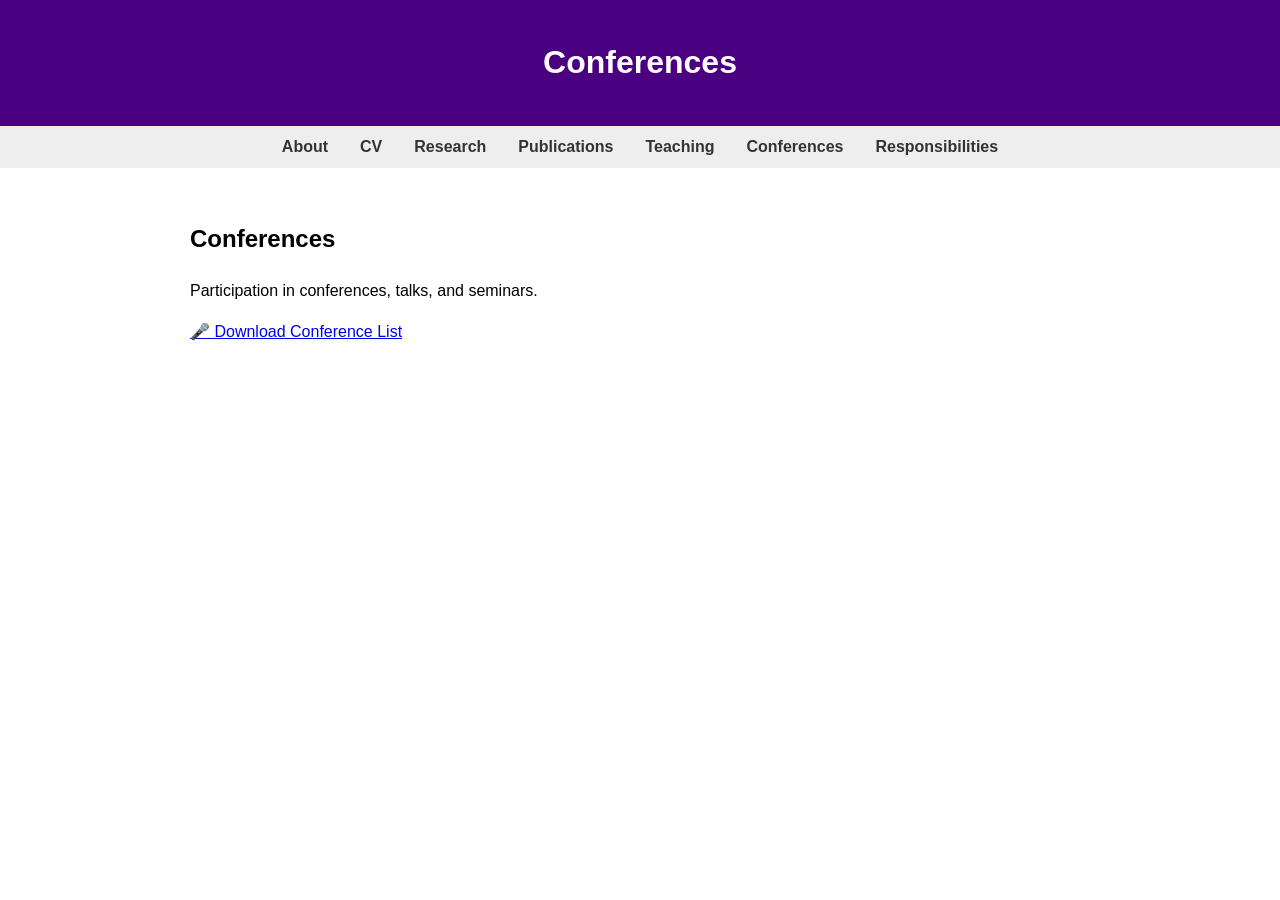
==== conferences.html @ 342afd36 "Initial website commit" ====
<!DOCTYPE html>
<html lang="en">
<head>
  <meta charset="UTF-8">
  <title>Conferences - Lucien Vidagbandji</title>
  <link rel="stylesheet" href="assets/style.css">
</head>
<body>
  <header>
    <h1>Conferences</h1>
  </header>
  
  <nav>
    <ul>
      <li><a href="index.html">About</a></li>
      <li><a href="cv.html">CV</a></li>
      <li><a href="research.html">Research</a></li>
      <li><a href="publications.html">Publications</a></li>
      <li><a href="teaching.html">Teaching</a></li>
      <li><a href="conferences.html">Conferences</a></li>
      <li><a href="responsibilities.html">Responsibilities</a></li>
    </ul>
  </nav>

  <main>
    <h2>Conferences</h2>
    <p>Participation in conferences, talks, and seminars.</p><p><a href="static/files/conferences.pdf">🎤 Download Conference List</a></p>
  </main>
</body>
</html>
---- assets/style.css ----
body {
  font-family: Arial, sans-serif;
  margin: 0;
  padding: 0;
  line-height: 1.6;
}

header {
  background: #4B0082;
  color: white;
  text-align: center;
  padding: 1rem;
}

nav {
  background: #eee;
  padding: 0.5rem;
}

nav ul {
  list-style: none;
  display: flex;
  justify-content: center;
  flex-wrap: wrap;
  padding: 0;
  margin: 0;
}

nav ul li {
  margin: 0 1rem;
}

nav ul li a {
  text-decoration: none;
  color: #333;
  font-weight: bold;
}

nav ul li a:hover {
  color: #4B0082;
}

main {
  padding: 2rem;
  max-width: 900px;
  margin: auto;
}

section {
  margin-bottom: 2rem;
}

.profile-pic {
  width: 150px;   /* largeur fixe */
  height: auto;   /* conserve les proportions */
  border-radius: 50%; /* optionnel : arrondi en cercle */
  display: block;
  margin: 0 auto 1rem auto; /* centrer l’image et ajouter un espace en bas */
}
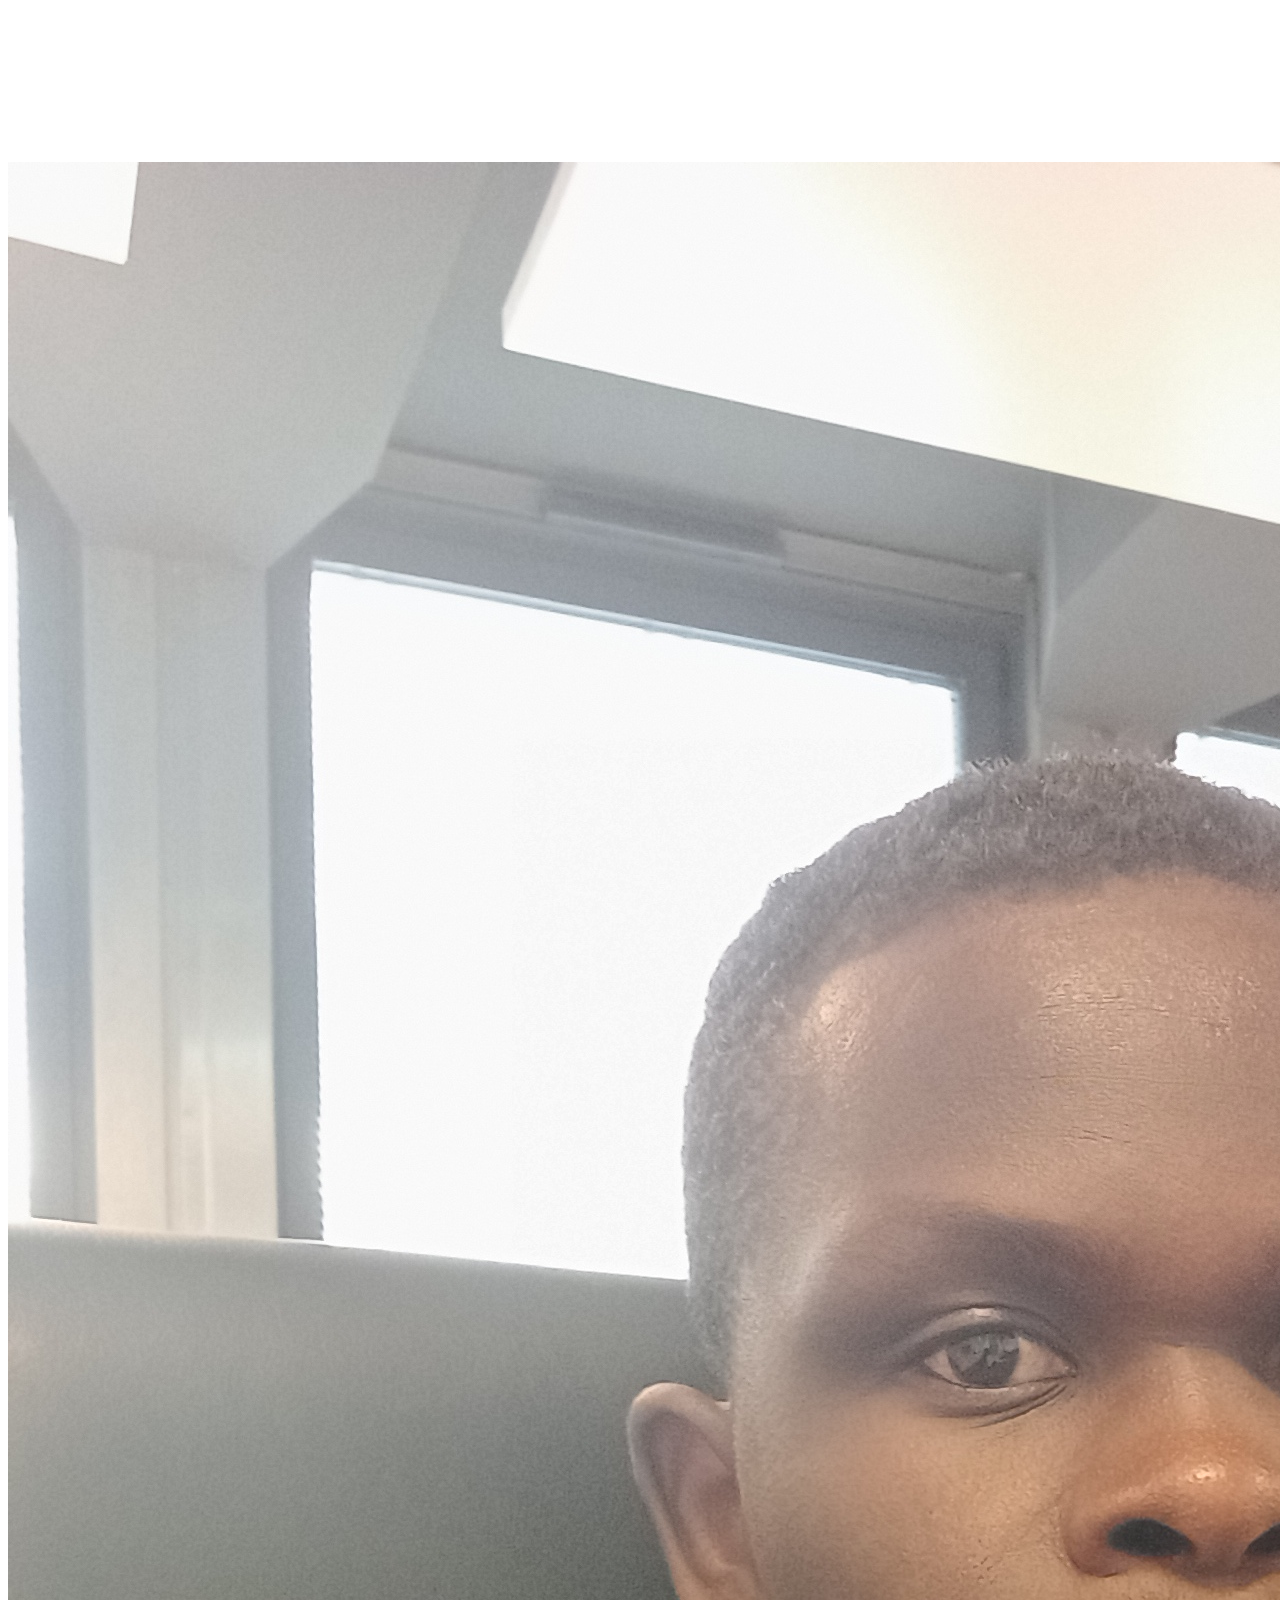
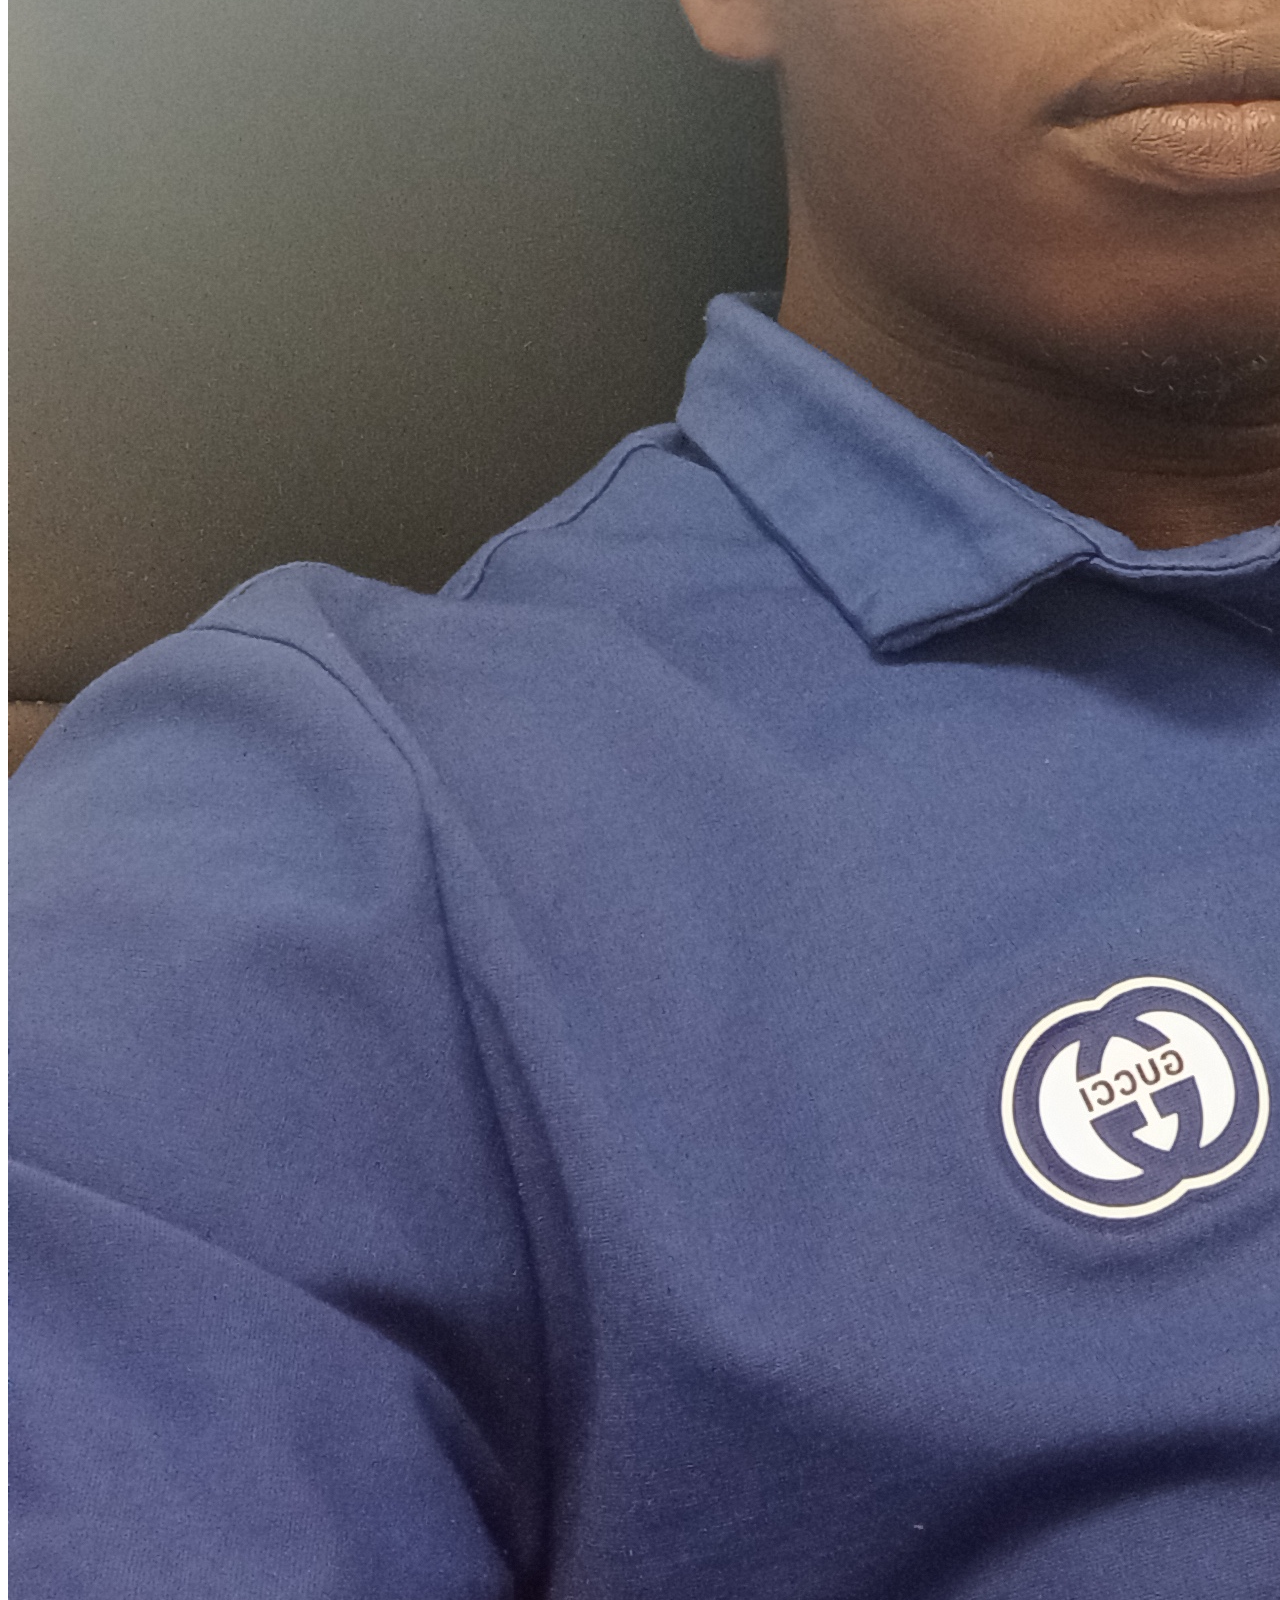
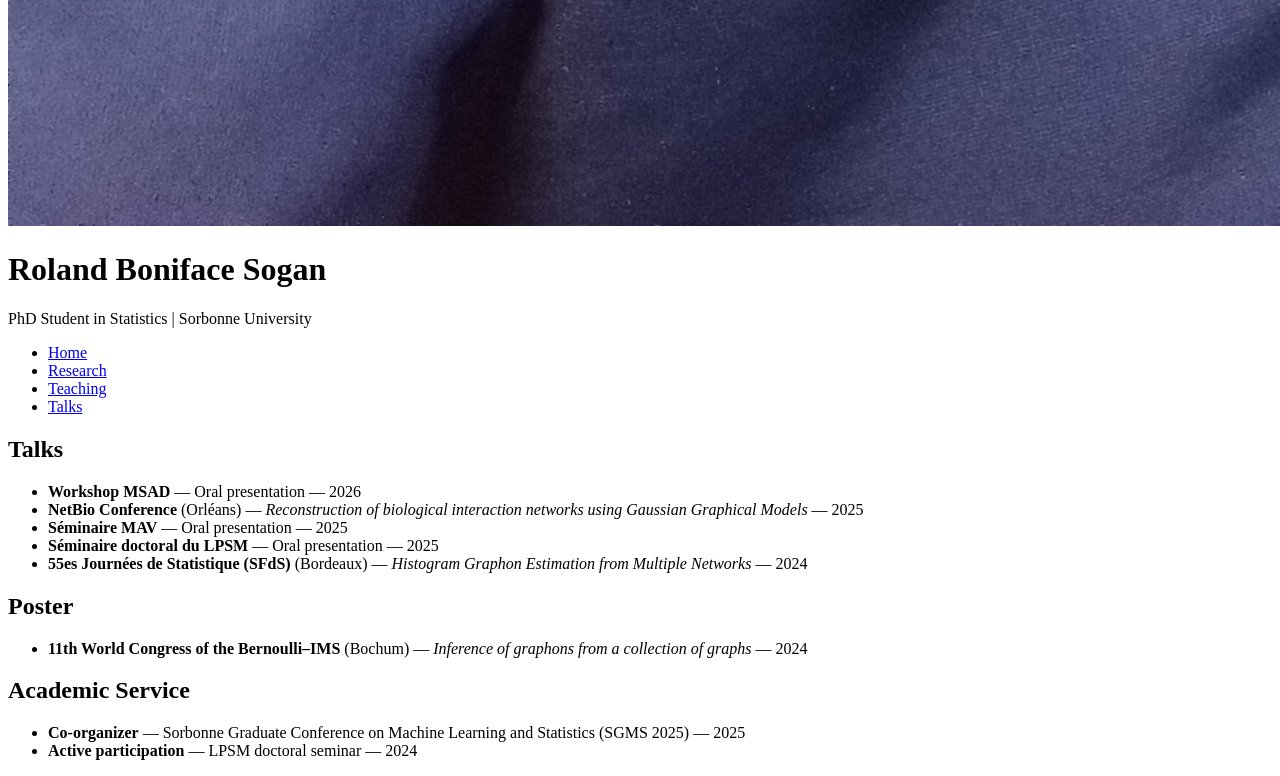
==== commit 8917f96d: "Revise conferences.html to focus on talks and services Updated the structure and content of the conf" ====
--- a/conferences.html
+++ b/conferences.html
@@ -2,29 +2,63 @@
 <html lang="en">
 <head>
   <meta charset="UTF-8">
-  <title>Conferences - Lucien Vidagbandji</title>
-  <link rel="stylesheet" href="assets/style.css">
+  <title>Talks | Roland Boniface Sogan</title>
+  <meta name="viewport" content="width=device-width, initial-scale=1.0">
+
+  <link rel="stylesheet" href="assets/css/site.css">
+  <link rel="stylesheet" href="assets/css/background-network.css">
 </head>
+
 <body>
-  <header>
-    <h1>Conferences</h1>
-  </header>
-  
-  <nav>
-    <ul>
-      <li><a href="index.html">About</a></li>
-      <li><a href="cv.html">CV</a></li>
-      <li><a href="research.html">Research</a></li>
-      <li><a href="publications.html">Publications</a></li>
-      <li><a href="teaching.html">Teaching</a></li>
-      <li><a href="conferences.html">Conferences</a></li>
-      <li><a href="responsibilities.html">Responsibilities</a></li>
+
+<canvas id="bgNetworkCanvas"></canvas>
+
+<header>
+  <img src="assets/photo_profile_adum.jpg" alt="Roland Boniface Sogan" class="profile-pic">
+  <h1>Roland Boniface Sogan</h1>
+  <p>PhD Student in Statistics | Sorbonne University</p>
+</header>
+
+<nav>
+  <ul>
+    <li><a href="index.html">Home</a></li>
+    <li><a href="research.html">Research</a></li>
+    <li><a href="teaching.html">Teaching</a></li>
+    <li><a href="conferences.html" class="active">Talks</a></li>
+  </ul>
+</nav>
+
+<main>
+
+  <div class="card">
+    <h2>Talks</h2>
+    <ul class="research-list">
+      <li><strong>Workshop MSAD</strong> — Oral presentation — 2026</li>
+      <li><strong>NetBio Conference</strong> (Orléans) — <em>Reconstruction of biological interaction networks using Gaussian Graphical Models</em> — 2025</li>
+      <li><strong>Séminaire MAV</strong> — Oral presentation — 2025</li>
+      <li><strong>Séminaire doctoral du LPSM</strong> — Oral presentation — 2025</li>
+      <li><strong>55es Journées de Statistique (SFdS)</strong> (Bordeaux) — <em>Histogram Graphon Estimation from Multiple Networks</em> — 2024</li>
     </ul>
-  </nav>
+  </div>
 
-  <main>
-    <h2>Conferences</h2>
-    <p>Participation in conferences, talks, and seminars.</p><p><a href="static/files/conferences.pdf">🎤 Download Conference List</a></p>
-  </main>
+  <div class="card">
+    <h2>Poster</h2>
+    <ul class="research-list">
+      <li><strong>11th World Congress of the Bernoulli–IMS</strong> (Bochum) — <em>Inference of graphons from a collection of graphs</em> — 2024</li>
+    </ul>
+  </div>
+
+  <div class="card">
+    <h2>Academic Service</h2>
+    <ul class="research-list">
+      <li><strong>Co-organizer</strong> — Sorbonne Graduate Conference on Machine Learning and Statistics (SGMS 2025) — 2025</li>
+      <li><strong>Active participation</strong> — LPSM doctoral seminar — 2024</li>
+    </ul>
+  </div>
+
+</main>
+
+<script src="assets/js/background-network.js" defer></script>
+
 </body>
 </html>
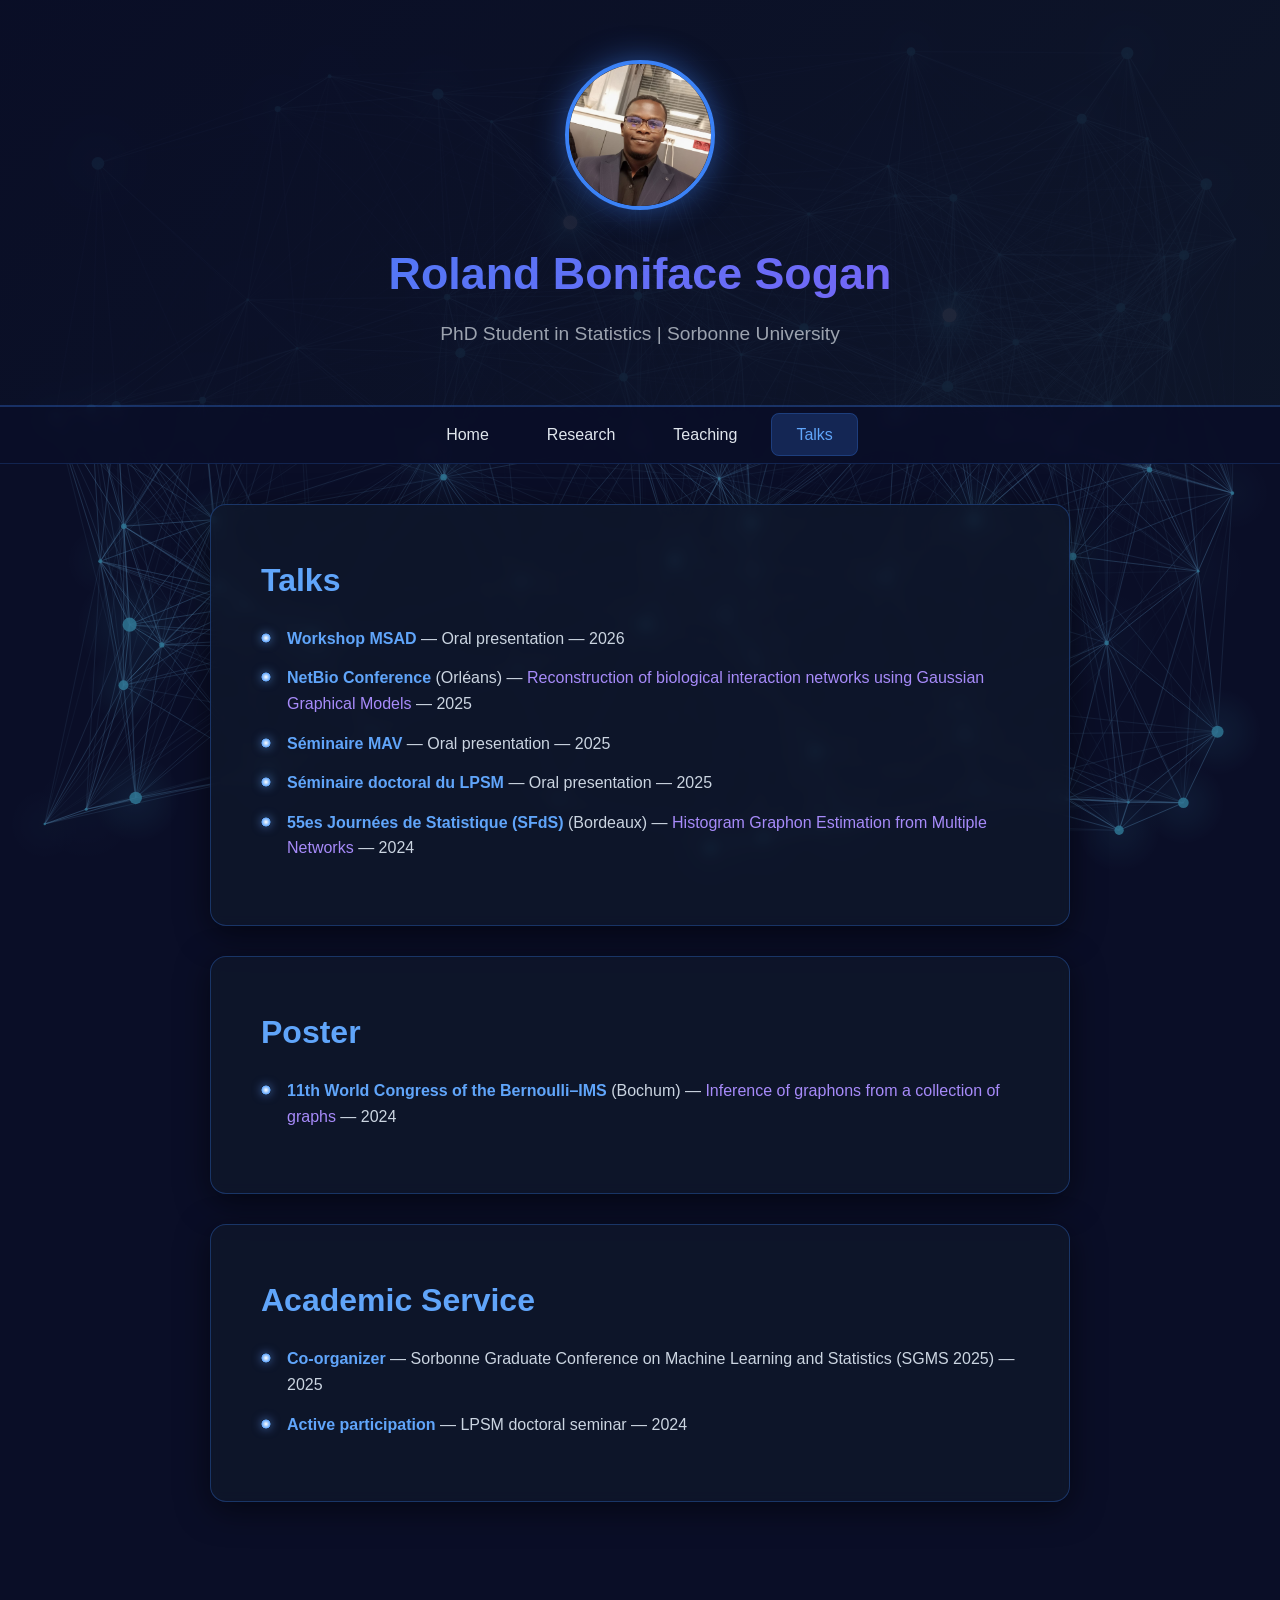
==== commit 4dd4e4f0: "Update conferences.html" ====
--- a/conferences.html
+++ b/conferences.html
@@ -14,7 +14,7 @@
 <canvas id="bgNetworkCanvas"></canvas>
 
 <header>
-  <img src="assets/photo_profile_adum.jpg" alt="Roland Boniface Sogan" class="profile-pic">
+  <img src="assets/maphoto_web.jpg" alt="Roland Boniface Sogan" class="profile-pic">
   <h1>Roland Boniface Sogan</h1>
   <p>PhD Student in Statistics | Sorbonne University</p>
 </header>
--- a/assets/css/site.css
+++ b/assets/css/site.css
@@ -0,0 +1,167 @@
+* { margin: 0; padding: 0; box-sizing: border-box; }
+
+body {
+  font-family: 'Segoe UI', Tahoma, Geneva, Verdana, sans-serif;
+  background: #0a0e27;
+  color: #e0e6ed;
+  line-height: 1.6;
+  overflow-x: hidden;
+}
+
+/* Header */
+header {
+  text-align: center;
+  padding: 60px 20px 40px;
+  background: linear-gradient(135deg, rgba(10, 14, 39, 0.85), rgba(15, 23, 42, 0.85));
+  border-bottom: 2px solid rgba(59, 130, 246, 0.3);
+}
+
+.profile-pic {
+  width: 150px;
+  height: 150px;
+  border-radius: 50%;
+  object-fit: cover;
+  border: 4px solid #3b82f6;
+  box-shadow: 0 0 30px rgba(59, 130, 246, 0.5);
+  margin-bottom: 20px;
+  transition: transform 0.3s ease;
+}
+.profile-pic:hover { transform: scale(1.05); }
+
+header h1 {
+  font-size: 2.8em;
+  font-weight: 700;
+  background: linear-gradient(135deg, #3b82f6, #8b5cf6);
+  -webkit-background-clip: text;
+  -webkit-text-fill-color: transparent;
+  margin-bottom: 10px;
+}
+header p { font-size: 1.2em; color: #9ca3af; }
+
+/* Nav */
+nav {
+  position: sticky;
+  top: 0;
+  background: rgba(10, 14, 39, 0.95);
+  padding: 15px 0;
+  z-index: 1000;
+  border-bottom: 1px solid rgba(59, 130, 246, 0.2);
+  backdrop-filter: blur(6px);
+}
+
+nav ul {
+  display: flex;
+  justify-content: center;
+  flex-wrap: wrap;
+  list-style: none;
+  gap: 10px;
+}
+
+nav li a {
+  padding: 12px 24px;
+  color: #e0e6ed;
+  text-decoration: none;
+  border-radius: 8px;
+  transition: all 0.3s ease;
+}
+nav li a:hover {
+  background: rgba(59, 130, 246, 0.2);
+  color: #60a5fa;
+}
+
+/* Optional: active page styling (add class="active" in the HTML) */
+nav a.active {
+  background: rgba(59,130,246,0.22);
+  color: #60a5fa;
+  border: 1px solid rgba(59,130,246,0.25);
+}
+
+/* Main layout */
+main {
+  max-width: 900px;
+  margin: 40px auto;
+  padding: 0 20px 60px;
+}
+
+/* Cards */
+.card {
+  background: rgba(15, 23, 42, 0.86); /* a bit transparent so the bg shows */
+  border: 1px solid rgba(59, 130, 246, 0.3);
+  border-radius: 16px;
+  padding: 50px;
+  margin-bottom: 30px;
+  box-shadow: 0 8px 32px rgba(0, 0, 0, 0.5);
+  backdrop-filter: blur(6px);
+}
+
+h2 { font-size: 2em; color: #60a5fa; margin-bottom: 20px; }
+h3 { font-size: 1.5em; color: #8b5cf6; margin: 25px 0 15px; }
+
+p { color: #cbd5e1; margin-bottom: 15px; }
+strong { color: #60a5fa; }
+em { color: #a78bfa; font-style: normal; }
+
+/* Links list */
+ul.links {
+  list-style: none;
+  display: flex;
+  gap: 15px;
+  flex-wrap: wrap;
+  padding: 0;
+}
+
+ul.links li a {
+  padding: 10px 20px;
+  background: rgba(59, 130, 246, 0.2);
+  border: 1px solid rgba(59, 130, 246, 0.3);
+  border-radius: 8px;
+  color: #e0e6ed;
+  text-decoration: none;
+  transition: all 0.3s;
+}
+ul.links li a:hover {
+  background: rgba(59, 130, 246, 0.4);
+  transform: scale(1.05);
+}
+
+/* Icon links */
+.icon-link {
+  display: inline-flex;
+  align-items: center;
+  gap: 8px;
+  text-decoration: none;
+  color: #e0e6ed;
+  font-weight: 500;
+}
+
+.icon {
+  width: 20px;
+  height: 20px;
+  object-fit: contain;
+}
+
+.icon-link:hover { color: #60a5fa; }
+
+/* Research list (no emojis) */
+.research-list {
+  list-style: none;
+  padding: 0;
+  margin: 0;
+}
+.research-list li {
+  position: relative;
+  padding-left: 26px;
+  margin-bottom: 14px;
+  color: #cbd5e1;
+}
+.research-list li::before {
+  content: "";
+  position: absolute;
+  left: 0;
+  top: 7px;
+  width: 10px;
+  height: 10px;
+  border-radius: 50%;
+  background: radial-gradient(circle, #ffffff 0%, #60a5fa 60%, transparent 70%);
+  box-shadow: 0 0 10px rgba(96,165,250,0.6);
+}
--- a/assets/css/background-network.css
+++ b/assets/css/background-network.css
@@ -0,0 +1,17 @@
+/* Full-page animated background canvas */
+#bgNetworkCanvas {
+  position: fixed;
+  inset: 0;
+  width: 100vw;
+  height: 100vh;
+  z-index: 0;
+  opacity: 0.50;
+  mix-blend-mode: screen;
+  pointer-events: none;
+}
+
+/* Make sure content is above the background */
+header, nav, main {
+  position: relative;
+  z-index: 2;
+}
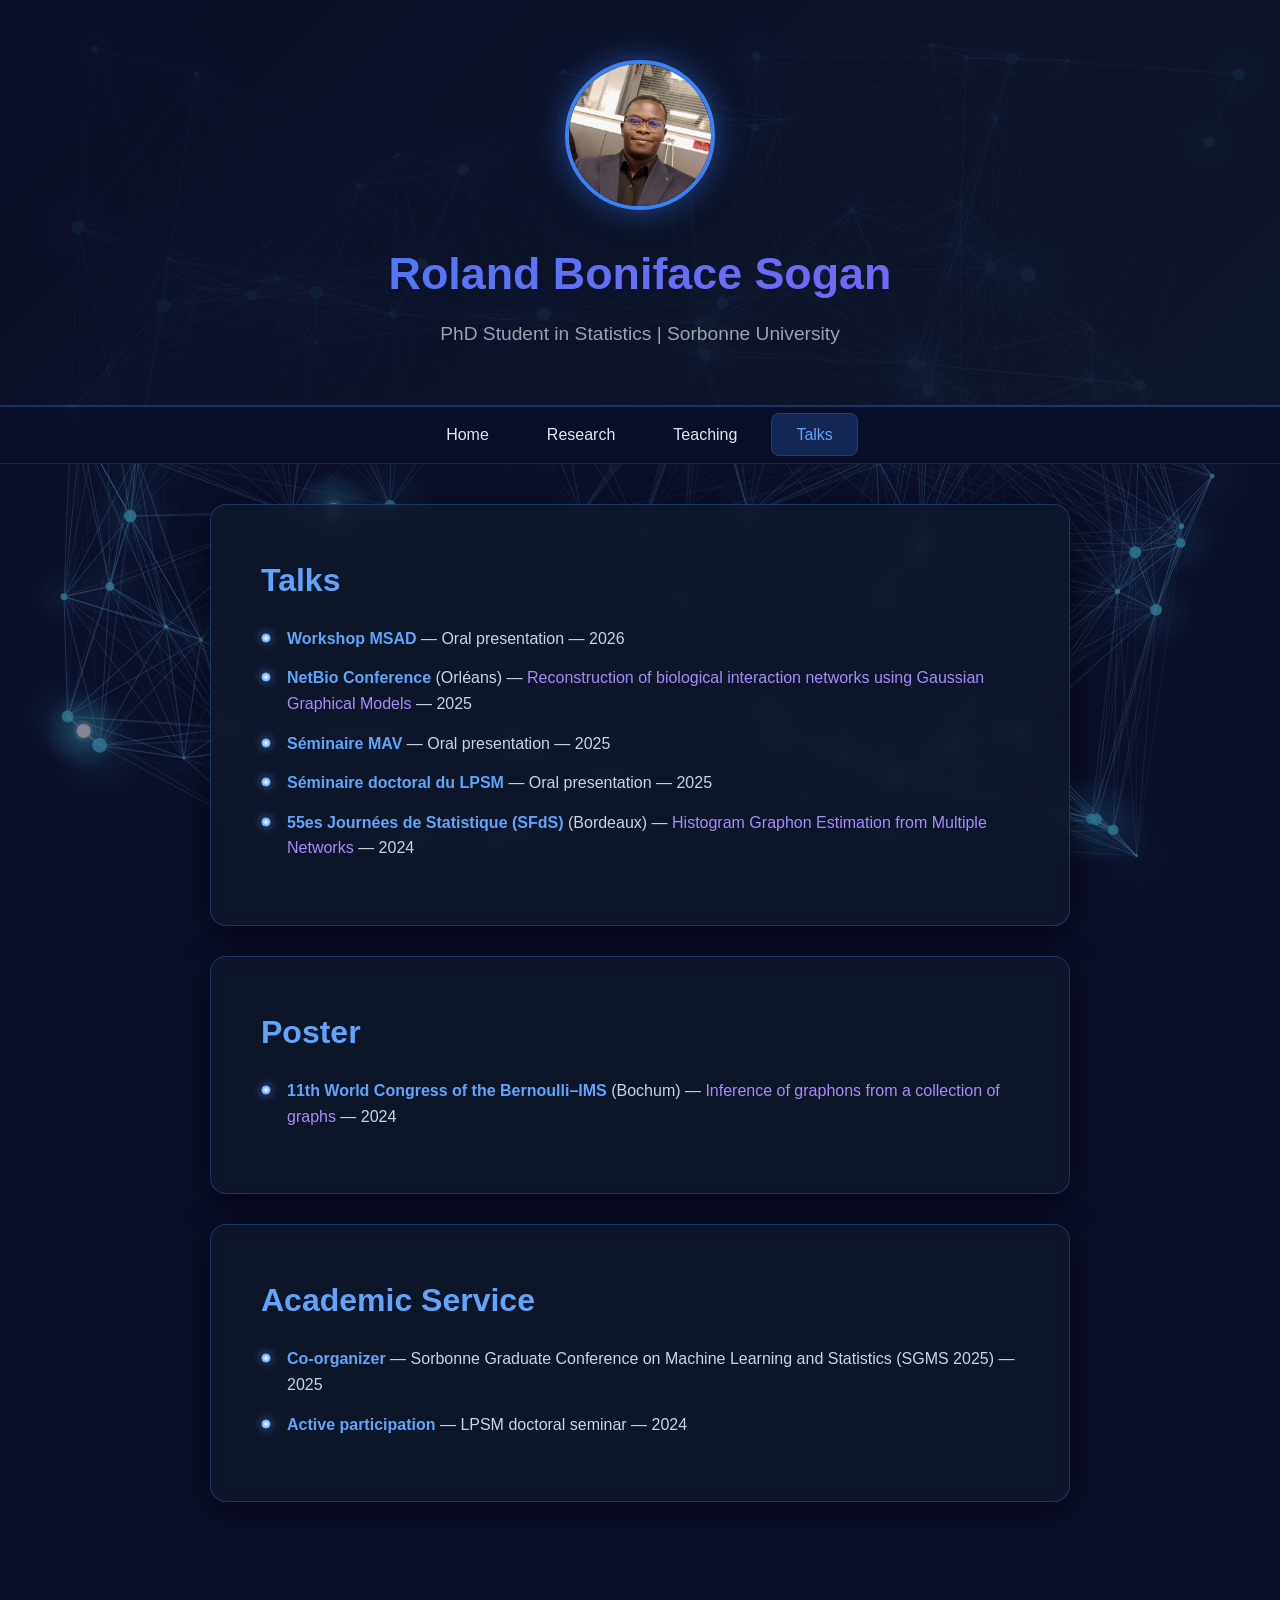
==== commit d607f32b: "Enhance SEO and social media metadata in conferences.html Added meta tags for SEO and social media s" ====
--- a/conferences.html
+++ b/conferences.html
@@ -2,8 +2,25 @@
 <html lang="en">
 <head>
   <meta charset="UTF-8">
-  <title>Talks | Roland Boniface Sogan</title>
+  <title>Talks |Roland Boniface Sogan | PhD Student in Statistics | Sorbonne University</title>
+
+ <meta name="description" content="Official academic website of Roland Boniface Sogan, PhD student in Statistics at Sorbonne University. Research on Gaussian graphical models, graphon inference, and high-dimensional network models.">
+
+ <link rel="canonical" href="https://RolandBonifaceSogan.github.io/">
+
+ <meta property="og:title" content="Roland  Sogan |Roland Boniface Sogan | PhD Student in Statistics">
+ <meta property="og:description" content="Research on Gaussian graphical models, graphon inference and high-dimensional network statistics.">
+ <meta property="og:type" content="website">
+ <meta property="og:url" content="https://RolandBonifaceSogan.github.io/">
+ <meta property="og:image" content="https://RolandBonifaceSogan.github.io/assets/maphoto_web.jpg">
+
+ <meta name="twitter:card" content="summary">
+ <meta name="twitter:title" content="Roland Sogan |Roland Boniface Sogan | PhD Student in Statistics">
+ <meta name="twitter:description" content="Research on Gaussian graphical models and graphon inference.">
+ <meta name="twitter:image" content="https://RolandBonifaceSogan.github.io/assets/maphoto_web.jpg">
+  <title>Roland Boniface Sogan - PhD Student in Statistics</title>
   <meta name="viewport" content="width=device-width, initial-scale=1.0">
+
 
   <link rel="stylesheet" href="assets/css/site.css">
   <link rel="stylesheet" href="assets/css/background-network.css">
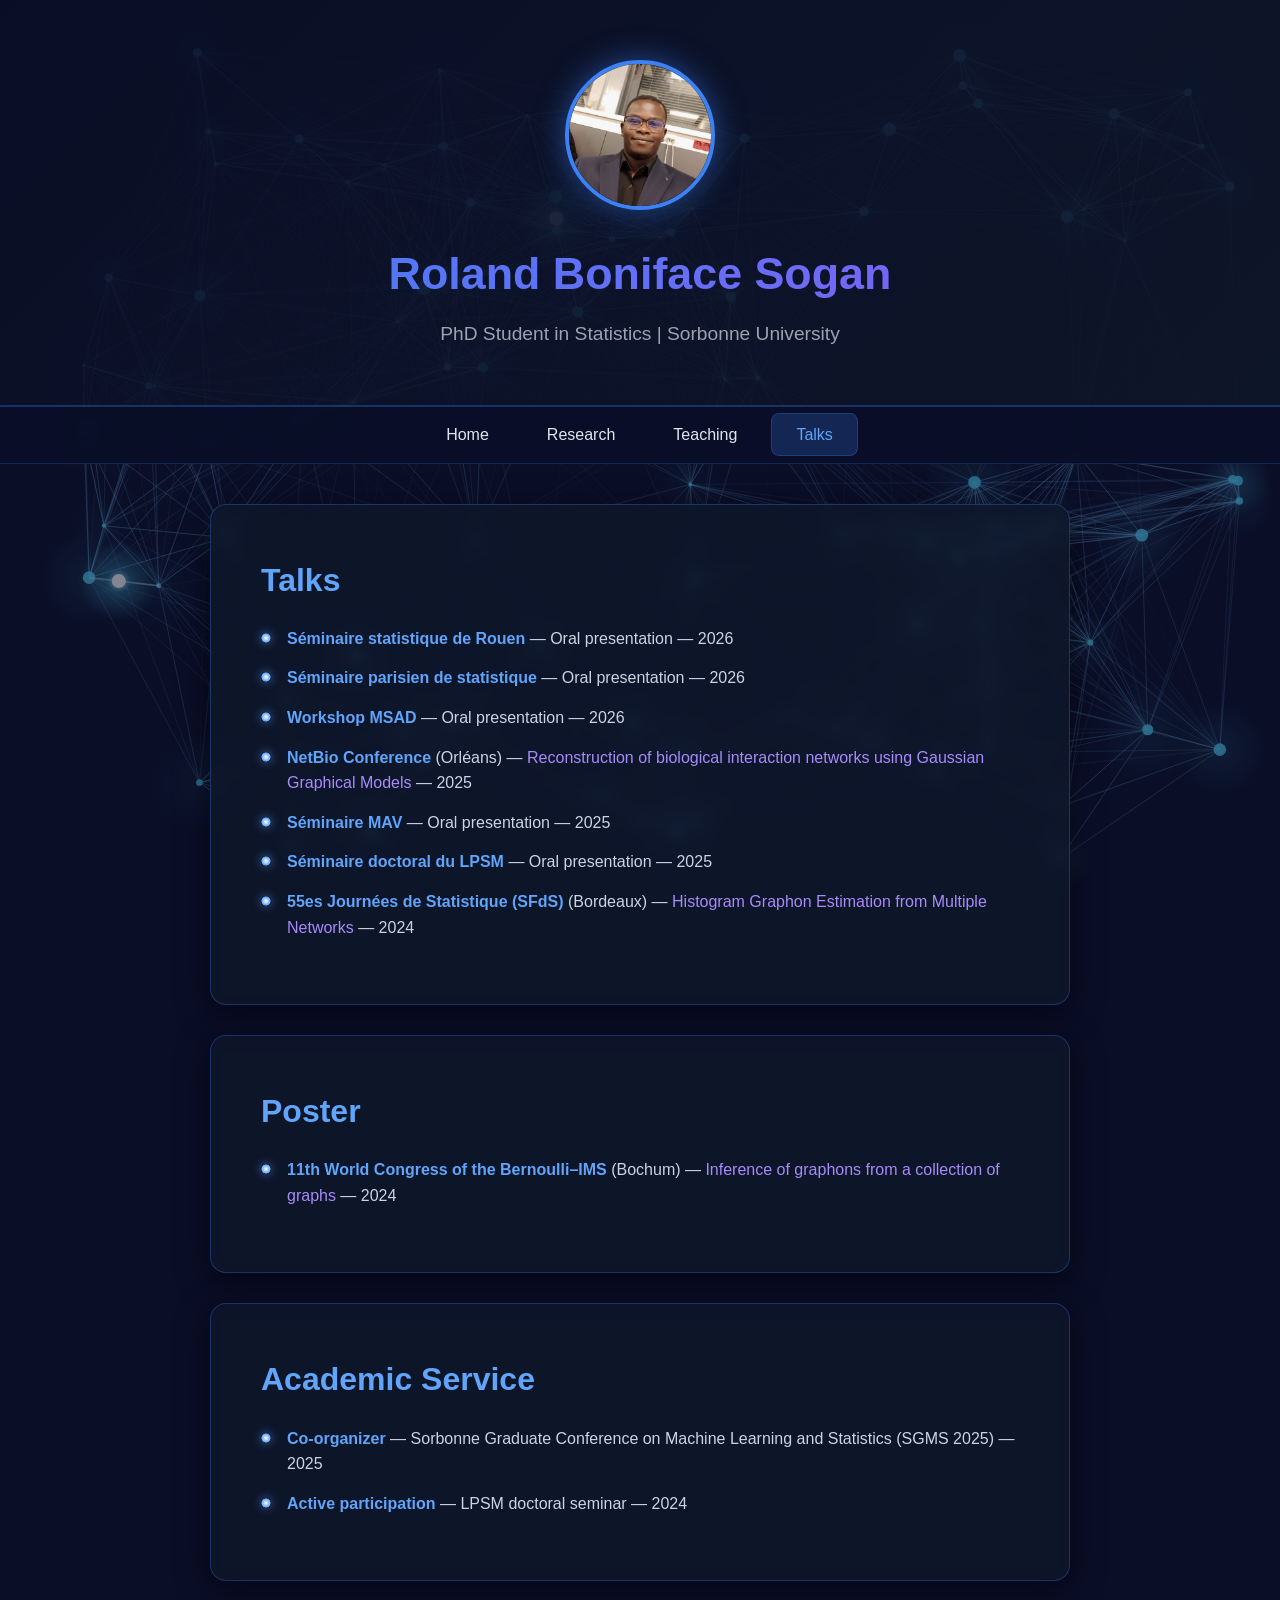
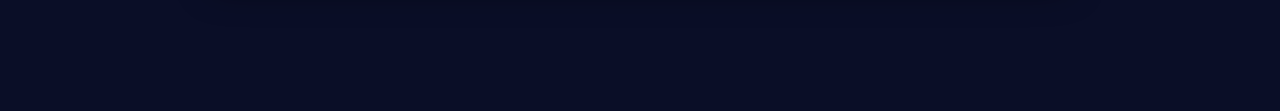
==== commit c7d625ce: "Add new talks to the conferences list" ====
--- a/conferences.html
+++ b/conferences.html
@@ -50,6 +50,8 @@
   <div class="card">
     <h2>Talks</h2>
     <ul class="research-list">
+      <li><strong>Séminaire statistique de Rouen</strong> — Oral presentation — 2026</li>
+      <li><strong>Séminaire parisien de statistique</strong> — Oral presentation — 2026</li>
       <li><strong>Workshop MSAD</strong> — Oral presentation — 2026</li>
       <li><strong>NetBio Conference</strong> (Orléans) — <em>Reconstruction of biological interaction networks using Gaussian Graphical Models</em> — 2025</li>
       <li><strong>Séminaire MAV</strong> — Oral presentation — 2025</li>
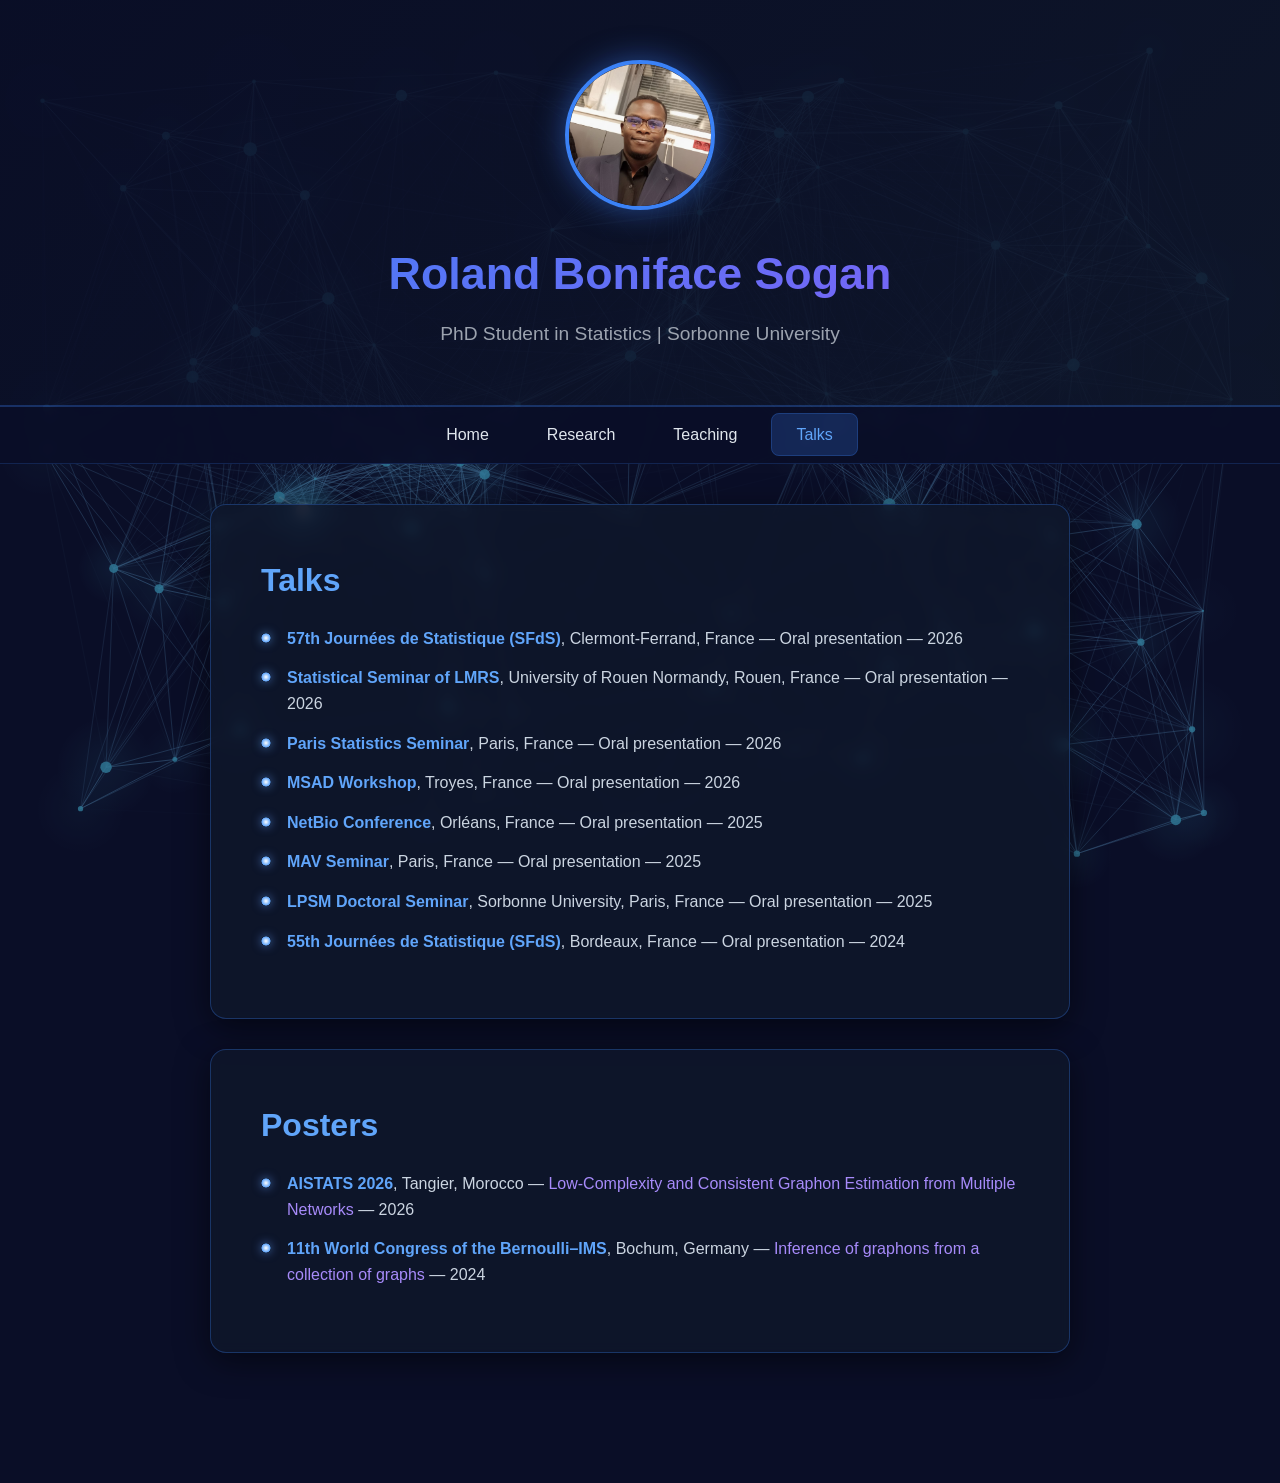
==== commit be0066f6: "Update conferences.html" ====
--- a/conferences.html
+++ b/conferences.html
@@ -47,34 +47,27 @@
 
 <main>
 
-  <div class="card">
+    <div class="card">
     <h2>Talks</h2>
     <ul class="research-list">
-      <li><strong>Séminaire statistique de Rouen</strong> — Oral presentation — 2026</li>
-      <li><strong>Séminaire parisien de statistique</strong> — Oral presentation — 2026</li>
-      <li><strong>Workshop MSAD</strong> — Oral presentation — 2026</li>
-      <li><strong>NetBio Conference</strong> (Orléans) — <em>Reconstruction of biological interaction networks using Gaussian Graphical Models</em> — 2025</li>
-      <li><strong>Séminaire MAV</strong> — Oral presentation — 2025</li>
-      <li><strong>Séminaire doctoral du LPSM</strong> — Oral presentation — 2025</li>
-      <li><strong>55es Journées de Statistique (SFdS)</strong> (Bordeaux) — <em>Histogram Graphon Estimation from Multiple Networks</em> — 2024</li>
+      <li><strong>57th Journées de Statistique (SFdS)</strong>, Clermont-Ferrand, France — Oral presentation — 2026</li>
+      <li><strong>Statistical Seminar of LMRS</strong>, University of Rouen Normandy, Rouen, France — Oral presentation — 2026</li>
+      <li><strong>Paris Statistics Seminar</strong>, Paris, France — Oral presentation — 2026</li>
+      <li><strong>MSAD Workshop</strong>, Troyes, France — Oral presentation — 2026</li>
+      <li><strong>NetBio Conference</strong>, Orléans, France — Oral presentation — 2025</li>
+      <li><strong>MAV Seminar</strong>, Paris, France — Oral presentation — 2025</li>
+      <li><strong>LPSM Doctoral Seminar</strong>, Sorbonne University, Paris, France — Oral presentation — 2025</li>
+      <li><strong>55th Journées de Statistique (SFdS)</strong>, Bordeaux, France — Oral presentation — 2024</li>
     </ul>
   </div>
 
   <div class="card">
-    <h2>Poster</h2>
+    <h2>Posters</h2>
     <ul class="research-list">
-      <li><strong>11th World Congress of the Bernoulli–IMS</strong> (Bochum) — <em>Inference of graphons from a collection of graphs</em> — 2024</li>
+      <li><strong>AISTATS 2026</strong>, Tangier, Morocco — <em>Low-Complexity and Consistent Graphon Estimation from Multiple Networks</em> — 2026</li>
+      <li><strong>11th World Congress of the Bernoulli–IMS</strong>, Bochum, Germany — <em>Inference of graphons from a collection of graphs</em> — 2024</li>
     </ul>
   </div>
-
-  <div class="card">
-    <h2>Academic Service</h2>
-    <ul class="research-list">
-      <li><strong>Co-organizer</strong> — Sorbonne Graduate Conference on Machine Learning and Statistics (SGMS 2025) — 2025</li>
-      <li><strong>Active participation</strong> — LPSM doctoral seminar — 2024</li>
-    </ul>
-  </div>
-
 </main>
 
 <script src="assets/js/background-network.js" defer></script>
